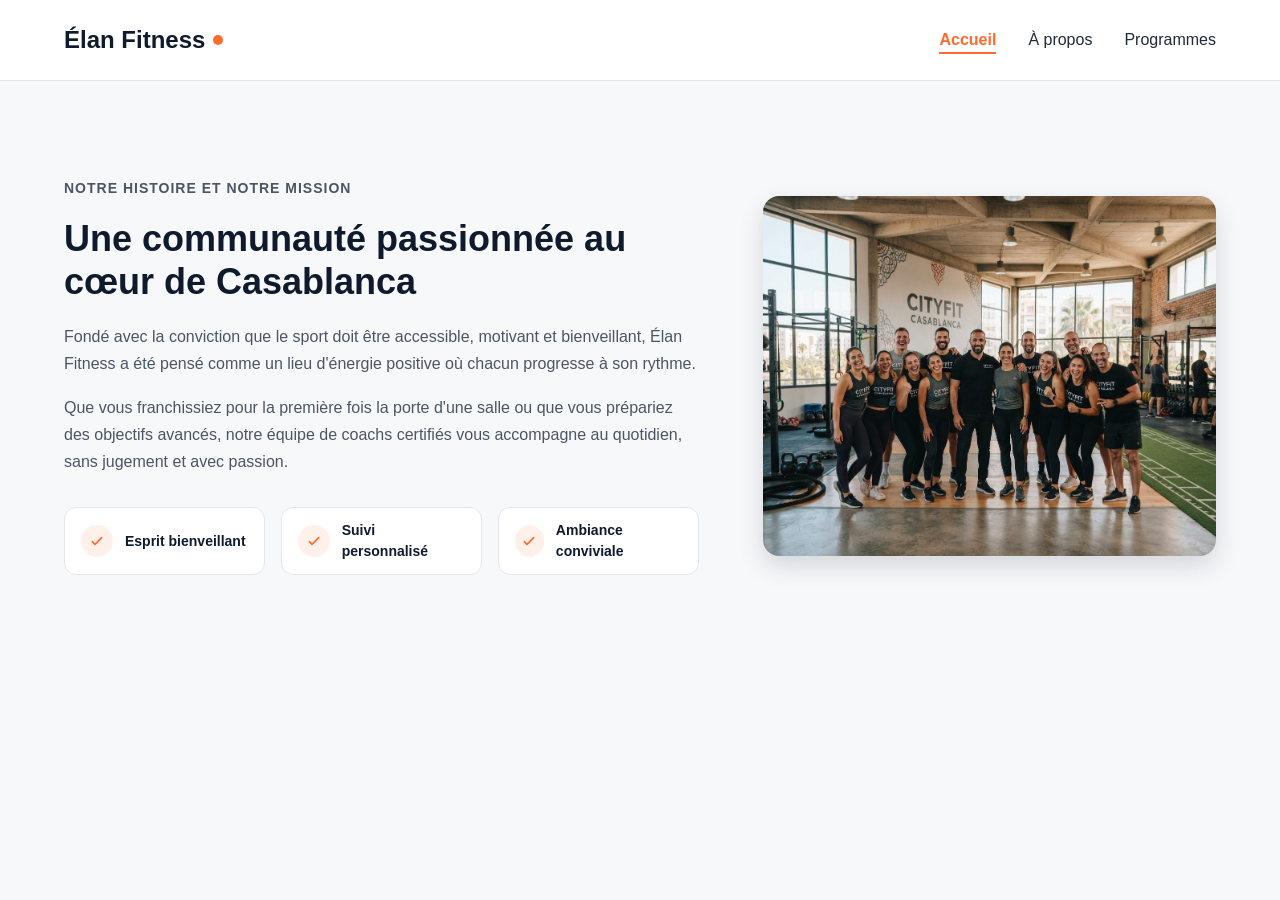
==== a-propos.html @ 5ea903a0 "Added menu" ====
<!DOCTYPE html>
<html lang="en">
<head>
  <meta charset="UTF-8">
  <meta name="viewport" content="width=device-width, initial-scale=1.0">
  <link rel="stylesheet" href="style.css">
  <title>Document</title>
</head>
<body>
  <header class="en-tete">
    <div class="conteneur en-tete-contenu">
      <a href="#accueil" class="logo">Élan Fitness</a>

      <nav aria-label="Navigation principale">
        <ul class="menu">
          <li><a href="acceuil.html" class="lien-actif">Accueil</a></li>
          <li><a href="a-propos.html">À propos</a></li>
          <li><a href="programmes.html">Programmes</a></li>
        </ul>
      </nav>
    </div>
  </header>

  <main>
<section id="a-propos" class="section">
      <div class="conteneur apropos-contenu">

        <div class="apropos-texte">
          <p class="sur-titre">Notre histoire et notre mission</p>
          <h2>Une communauté passionnée au cœur de Casablanca</h2>
          <p>
            Fondé avec la conviction que le sport doit être accessible, motivant et bienveillant,
            Élan Fitness a été pensé comme un lieu d'énergie positive où chacun progresse à son rythme.
          </p>
          <p>
            Que vous franchissiez pour la première fois la porte d'une salle ou que vous prépariez des
            objectifs avancés, notre équipe de coachs certifiés vous accompagne au quotidien, sans
            jugement et avec passion.
          </p>

          <ul class="valeurs">
            <li class="valeur">
              <div class="icone icone-petite"><img src="img/icone-check.svg" alt=""></div>
              <span>Esprit bienveillant</span>
            </li>
            <li class="valeur">
              <div class="icone icone-petite"><img src="img/icone-check.svg" alt=""></div>
              <span>Suivi personnalisé</span>
            </li>
            <li class="valeur">
              <div class="icone icone-petite"><img src="img/icone-check.svg" alt=""></div>
              <span>Ambiance conviviale</span>
            </li>
          </ul>
        </div>

        <img class="apropos-image" src="img/equipe.jpg" alt="L'équipe de coachs d'Élan Fitness réunie dans la salle">

      </div>
    </section>
</body>
</html>
---- style.css ----
* {
  box-sizing: border-box;
  margin: 0;
  padding: 0;
}

html {
  scroll-behavior: smooth;
}

body {
  font-family: 'Inter', Arial, sans-serif;
  font-size: 16px;
  line-height: 1.5;
  color: #1F2937;
  background-color: #F7F8FA;
}

h1, h2, h3, h4 {
  font-family: 'Poppins', Arial, sans-serif;
  color: #0F1B2D;
}

a {
  color: inherit;
  text-decoration: none;
}

ul {
  list-style: none;
}

img {
  display: block;
  max-width: 100%;
}

a:focus-visible,
button:focus-visible {
  outline: 3px solid #FF6B2C;
  outline-offset: 2px;
}

.conteneur {
  width: 100%;
  max-width: 1200px;
  margin: 0 auto;
  padding: 0 24px;
}

.section {
  padding: 96px 0;
}

.section-blanche {
  background-color: #FFFFFF;
  border-top: 1px solid #E5E7EB;
  border-bottom: 1px solid #E5E7EB;
}

.section-titre {
  max-width: 640px;
  margin: 0 auto 64px;
  text-align: center;
}

.section-titre h2 {
  font-size: 32px;
  margin-bottom: 16px;
}

.section-titre h3 {
  font-size: 26px;
  margin-bottom: 12px;
}

.section-titre p {
  color: #4B5563;
}

.sur-titre {
  font-size: 14px;
  font-weight: 600;
  color: #FF6B2C;
  text-transform: uppercase;
  letter-spacing: 1px;
  margin-bottom: 12px;
}

.bouton {
  display: inline-block;
  padding: 14px 28px;
  border-radius: 8px;
  font-size: 16px;
  font-weight: 600;
  text-align: center;
  cursor: pointer;
}

.bouton-principal {
  background-color: #FF6B2C;
  border: 1px solid #FF6B2C;
  color: #FFFFFF;
}

.bouton-principal:hover {
  background-color: #F05817;
}

.bouton-secondaire {
  background-color: #FFFFFF;
  border: 1px solid #0F1B2D;
  color: #0F1B2D;
}

.bouton-secondaire:hover {
  background-color: #F3F4F6;
}

.cartes {
  display: flex;
  gap: 24px;
}

.carte {
  flex: 1;
  background-color: #FFFFFF;
  border: 1px solid #E5E7EB;
  border-radius: 12px;
  box-shadow: 0 1px 3px rgba(15, 27, 45, 0.08);
}

.icone {
  width: 48px;
  height: 48px;
  background-color: #FFF0EA;
  border-radius: 8px;
  display: flex;
  align-items: center;
  justify-content: center;
}

.icone img {
  width: 24px;
  height: 24px;
}

.icone-petite {
  width: 32px;
  height: 32px;
  border-radius: 50%;
}

.icone-petite img {
  width: 16px;
  height: 16px;
}

.en-tete {
  position: sticky;
  top: 0;
  z-index: 10;
  background-color: #FFFFFF;
  border-bottom: 1px solid #E5E7EB;
}

.en-tete-contenu {
  height: 80px;
  display: flex;
  align-items: center;
  justify-content: space-between;
}

.logo {
  display: flex;
  align-items: center;
  font-family: 'Poppins', Arial, sans-serif;
  font-size: 24px;
  font-weight: 700;
  color: #0F1B2D;
}

.logo::after {
  content: "";
  width: 10px;
  height: 10px;
  margin-left: 8px;
  background-color: #FF6B2C;
  border-radius: 50%;
}

.menu {
  display: flex;
  gap: 32px;
}

.menu a {
  font-weight: 500;
  padding-bottom: 4px;
  border-bottom: 2px solid transparent;
}

.menu a:hover {
  color: #FF6B2C;
}

.menu .lien-actif {
  color: #FF6B2C;
  font-weight: 600;
  border-bottom-color: #FF6B2C;
}

.hero {
  padding: 64px 0 96px;
}

.hero-contenu {
  display: flex;
  align-items: center;
  gap: 32px;
}

.hero-texte {
  flex: 7;
}

.hero-texte h1 {
  font-size: 48px;
  font-weight: 800;
  line-height: 1.2;
  margin-bottom: 24px;
}

.hero-description {
  max-width: 520px;
  font-size: 18px;
  line-height: 1.6;
  color: #4B5563;
  margin-bottom: 32px;
}

.boutons {
  display: flex;
  flex-wrap: wrap;
  gap: 16px;
}

.hero-image {
  flex: 5;
  min-width: 0;
  height: 400px;
  object-fit: cover;
  border-radius: 16px;
  border: 1px solid #E5E7EB;
  box-shadow: 0 10px 25px rgba(15, 27, 45, 0.15);
}

.chiffres {
  display: flex;
  margin-top: 64px;
  padding: 32px;
  background-color: #FFFFFF;
  border: 1px solid #E5E7EB;
  border-radius: 12px;
  box-shadow: 0 1px 3px rgba(15, 27, 45, 0.08);
}

.chiffre {
  flex: 1;
  text-align: center;
  font-weight: 500;
  color: #0F1B2D;
}

.chiffre + .chiffre {
  border-left: 1px solid #E5E7EB;
}

.chiffre-nombre {
  font-family: 'Poppins', Arial, sans-serif;
  font-size: 36px;
  font-weight: 800;
  color: #FF6B2C;
}

.carte-avantage {
  padding: 24px;
  background-color: #F7F8FA;
  box-shadow: none;
}

.carte-avantage .icone {
  margin-bottom: 20px;
}

.carte-avantage h3 {
  font-size: 20px;
  margin-bottom: 8px;
}

.carte-avantage p {
  color: #4B5563;
  line-height: 1.6;
}

.apropos-contenu {
  display: flex;
  align-items: center;
  gap: 64px;
}

.apropos-texte {
  flex: 7;
}

.apropos-texte h2 {
  font-size: 36px;
  line-height: 1.2;
  margin-bottom: 20px;
}

.apropos-texte p {
  color: #4B5563;
  line-height: 1.7;
  margin-bottom: 16px;
}

.valeurs {
  display: flex;
  gap: 16px;
  margin-top: 32px;
}

.valeur {
  flex: 1;
  display: flex;
  align-items: center;
  gap: 12px;
  padding: 12px 16px;
  background-color: #FFFFFF;
  border: 1px solid #E5E7EB;
  border-radius: 12px;
  font-family: 'Poppins', Arial, sans-serif;
  font-size: 14px;
  font-weight: 600;
  color: #0F1B2D;
}

.apropos-image {
  flex: 5;
  min-width: 0;
  height: 360px;
  object-fit: cover;
  border-radius: 16px;
  box-shadow: 0 10px 25px rgba(15, 27, 45, 0.15);
}

.carte-programme {
  display: flex;
  flex-direction: column;
  overflow: hidden;
}

.carte-programme > img {
  width: 100%;
  height: 200px;
  object-fit: cover;
}

.programme-corps {
  flex: 1;
  display: flex;
  flex-direction: column;
  padding: 20px;
}

.programme-corps h3 {
  font-size: 20px;
  margin-bottom: 8px;
}

.programme-corps p {
  font-size: 15px;
  color: #4B5563;
}

.etiquette {
  align-self: flex-start;
  padding: 4px 10px;
  margin-bottom: 12px;
  border-radius: 6px;
  font-size: 12px;
  font-weight: 600;
}

.etiquette-orange {
  background-color: #FFEDE5;
  color: #C2410C;
}

.etiquette-bleue {
  background-color: #DBEAFE;
  color: #1D4ED8;
}

.etiquette-verte {
  background-color: #D1FAE5;
  color: #047857;
}

.programme-corps .duree {
  display: flex;
  align-items: center;
  gap: 8px;
  margin-top: auto;
  padding-top: 16px;
  border-top: 1px solid #E5E7EB;
  font-size: 13px;
  font-weight: 600;
  color: #0F1B2D;
}

.programme-corps h3 + p {
  margin-bottom: 16px;
}

.duree img {
  width: 16px;
  height: 16px;
}

.formules {
  margin-top: 96px;
}

.formule {
  position: relative;
  display: flex;
  flex-direction: column;
  padding: 28px;
}

.formule h4 {
  font-size: 20px;
}

.prix {
  margin: 8px 0 16px;
  font-family: 'Poppins', Arial, sans-serif;
  font-size: 30px;
  font-weight: 800;
  color: #FF6B2C;
}

.prix span {
  font-family: 'Inter', Arial, sans-serif;
  font-size: 16px;
  font-weight: 500;
  color: #4B5563;
}

.prix-note {
  margin: -8px 0 16px;
  font-size: 13px;
  color: #4B5563;
}

.formule-liste {
  flex: 1;
  margin-bottom: 24px;
}

.formule-liste li {
  padding-left: 28px;
  margin-bottom: 12px;
  font-size: 15px;
  background-image: url('img/icone-check.svg');
  background-repeat: no-repeat;
  background-position: left center;
  background-size: 16px;
}

.formule .bouton {
  display: block;
}

.formule-populaire {
  border: 2px solid #FF6B2C;
  box-shadow: 0 10px 25px rgba(255, 107, 44, 0.2);
}

.badge-populaire {
  position: absolute;
  top: -14px;
  left: 50%;
  transform: translateX(-50%);
  padding: 4px 14px;
  background-color: #FF6B2C;
  border-radius: 999px;
  font-size: 12px;
  font-weight: 700;
  text-transform: uppercase;
  color: #FFFFFF;
}

.pied-de-page {
  padding: 48px 0 32px;
  background-color: #0F1B2D;
  color: #FFFFFF;
}

.pied-haut {
  display: flex;
  justify-content: space-between;
  align-items: flex-start;
  padding-bottom: 32px;
  border-bottom: 1px solid rgba(255, 255, 255, 0.15);
}

.logo-clair {
  color: #FFFFFF;
}

.slogan {
  margin-top: 8px;
  font-size: 14px;
  font-style: italic;
  color: #CBD5E1;
}

.menu-pied {
  gap: 24px;
}

.menu-pied a {
  font-size: 14px;
  font-weight: 400;
  color: #E2E8F0;
}

.pied-bas {
  display: flex;
  justify-content: space-between;
  margin-top: 24px;
  font-size: 13px;
  color: #94A3B8;
}
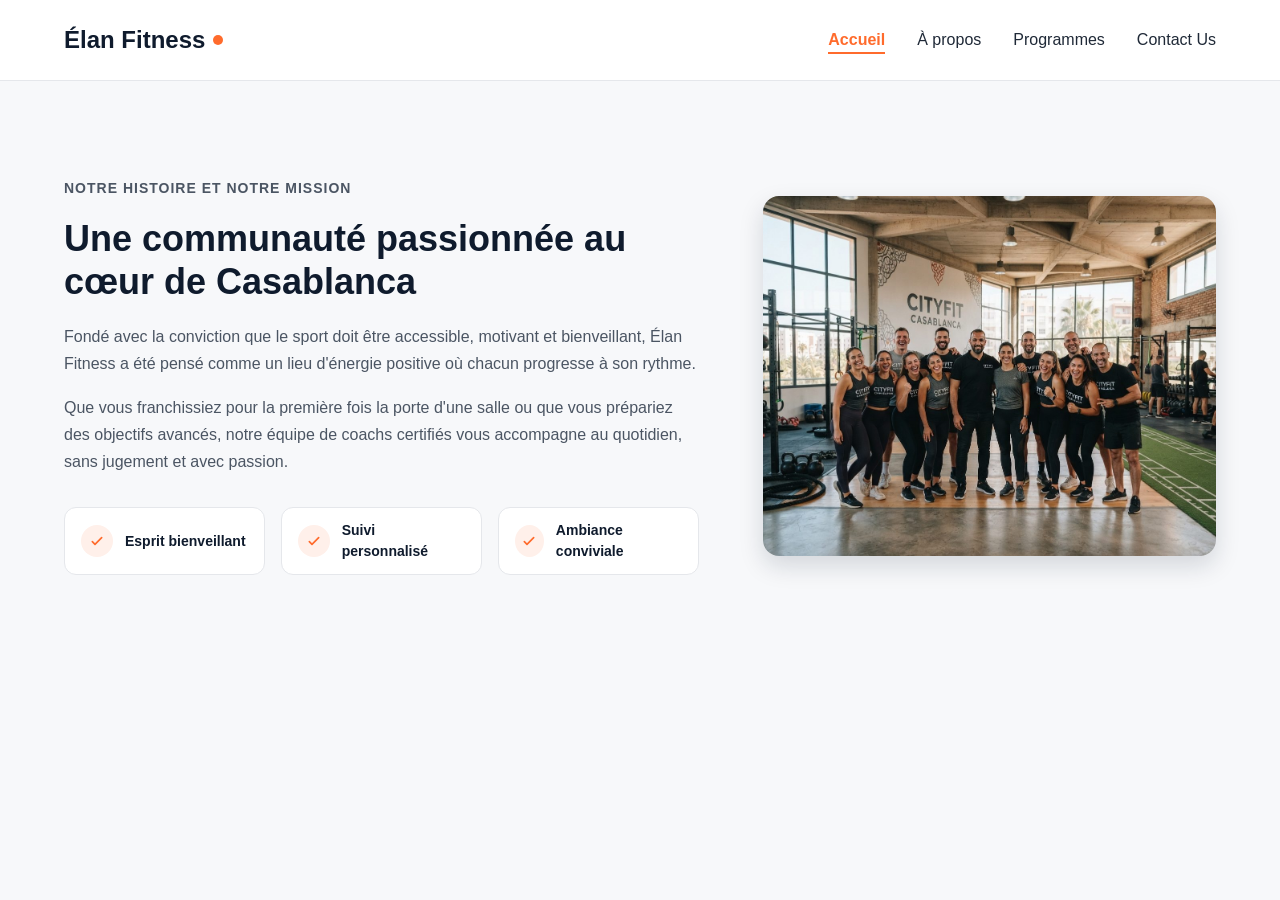
==== commit 6f5b9a59: "Ajouter la page Contact Us sur le menu" ====
--- a/a-propos.html
+++ b/a-propos.html
@@ -16,6 +16,7 @@
           <li><a href="acceuil.html" class="lien-actif">Accueil</a></li>
           <li><a href="a-propos.html">À propos</a></li>
           <li><a href="programmes.html">Programmes</a></li>
+          <li><a href="contact-us.html">Contact Us</a></li>
         </ul>
       </nav>
     </div>
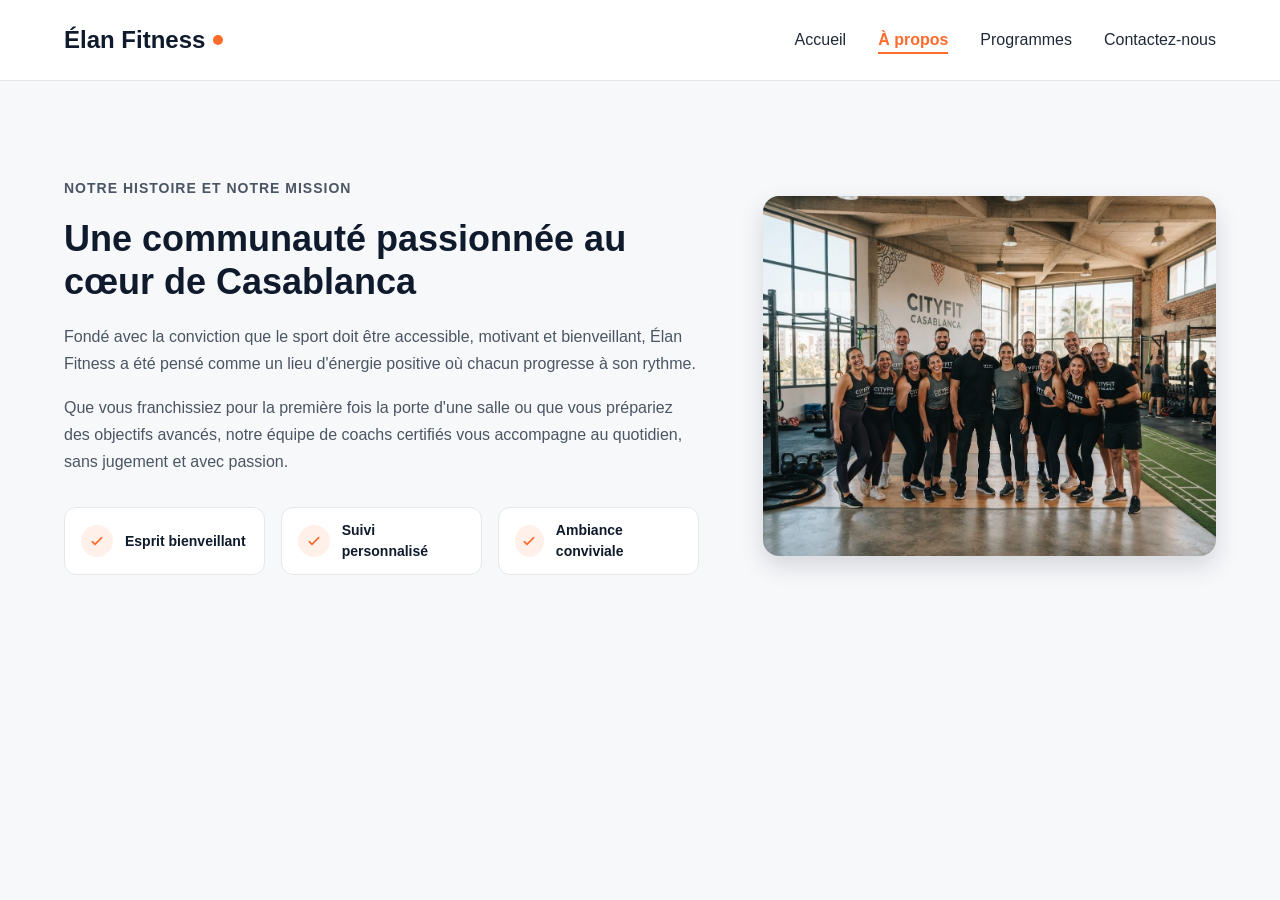
==== commit 245ef167: "Ajouter un design sur la page contactez nous" ====
--- a/a-propos.html
+++ b/a-propos.html
@@ -9,21 +9,21 @@
 <body>
   <header class="en-tete">
     <div class="conteneur en-tete-contenu">
-      <a href="#accueil" class="logo">Élan Fitness</a>
+      <a href="accueil.html" class="logo">Élan Fitness</a>
 
       <nav aria-label="Navigation principale">
         <ul class="menu">
-          <li><a href="acceuil.html" class="lien-actif">Accueil</a></li>
-          <li><a href="a-propos.html">À propos</a></li>
+          <li><a href="accueil.html" >Accueil</a></li>
+          <li><a href="a-propos.html" class="lien-actif">À propos</a></li>
           <li><a href="programmes.html">Programmes</a></li>
-          <li><a href="contact-us.html">Contact Us</a></li>
+          <li><a href="contact-us.html">Contactez-nous</a></li>
         </ul>
       </nav>
     </div>
   </header>
 
   <main>
-<section id="a-propos" class="section">
+    <section id="a-propos" class="section">
       <div class="conteneur apropos-contenu">
 
         <div class="apropos-texte">
@@ -59,5 +59,6 @@
 
       </div>
     </section>
+  </main>
 </body>
 </html>
--- a/style.css
+++ b/style.css
@@ -544,4 +544,13 @@
   margin-top: 24px;
   font-size: 13px;
   color: #94A3B8;
-}+}
+@media screen and (max-width: 880px){
+	.contact-box{
+		grid-template-columns: 1fr;
+	}
+	.left{
+		height: 200px;
+	}
+}
+
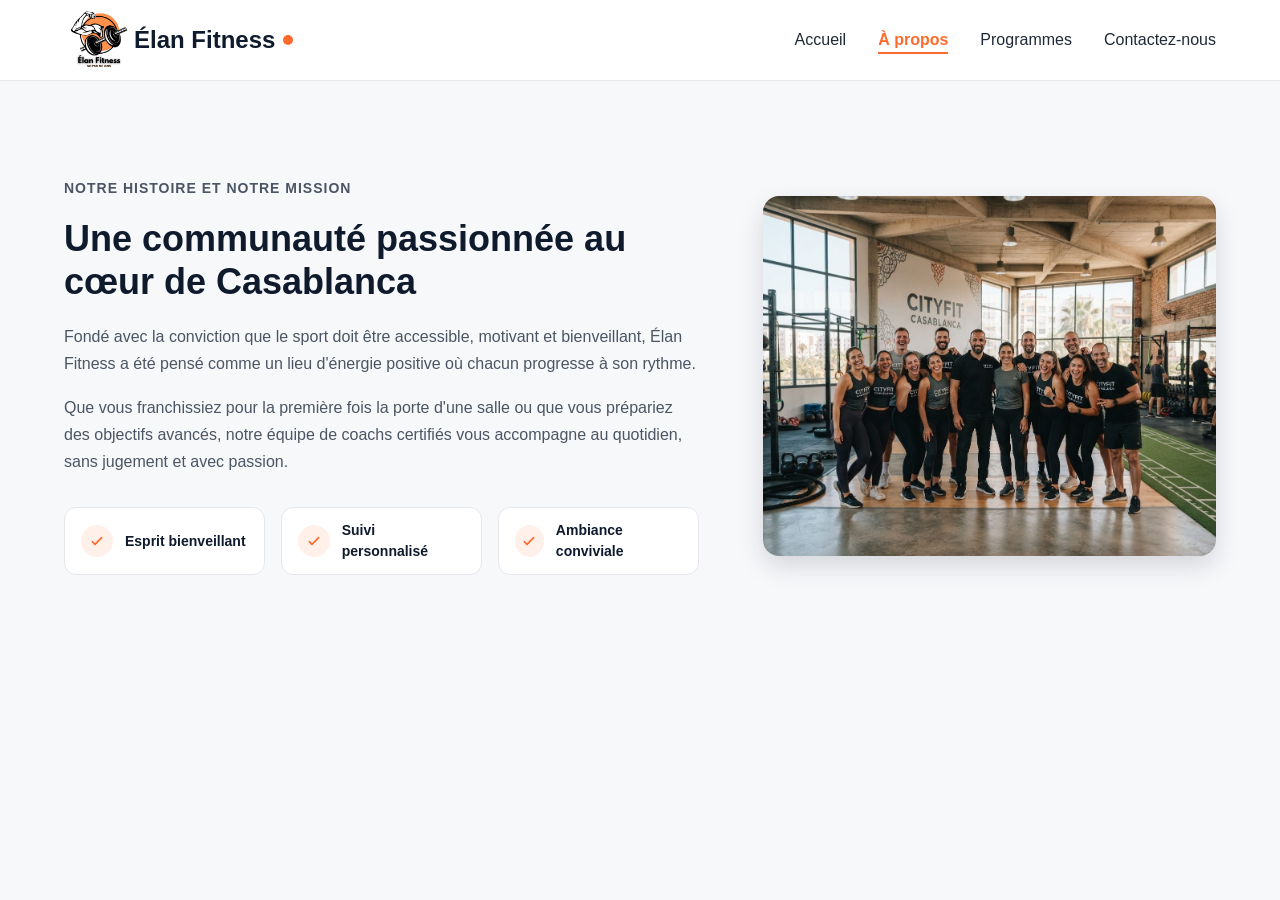
==== commit 5ab04067: "Ajouter le logo" ====
--- a/a-propos.html
+++ b/a-propos.html
@@ -9,7 +9,7 @@
 <body>
   <header class="en-tete">
     <div class="conteneur en-tete-contenu">
-      <a href="accueil.html" class="logo">Élan Fitness</a>
+      <a href="accueil.html" class="logo"><img src="orangeblack.png" alt="logo-img">Élan Fitness</a>
 
       <nav aria-label="Navigation principale">
         <ul class="menu">
--- a/style.css
+++ b/style.css
@@ -545,12 +545,9 @@
   font-size: 13px;
   color: #94A3B8;
 }
-@media screen and (max-width: 880px){
-	.contact-box{
-		grid-template-columns: 1fr;
-	}
-	.left{
-		height: 200px;
-	}
-}
-
+
+.logo img{
+   height: 70px;
+   width: auto;
+
+}
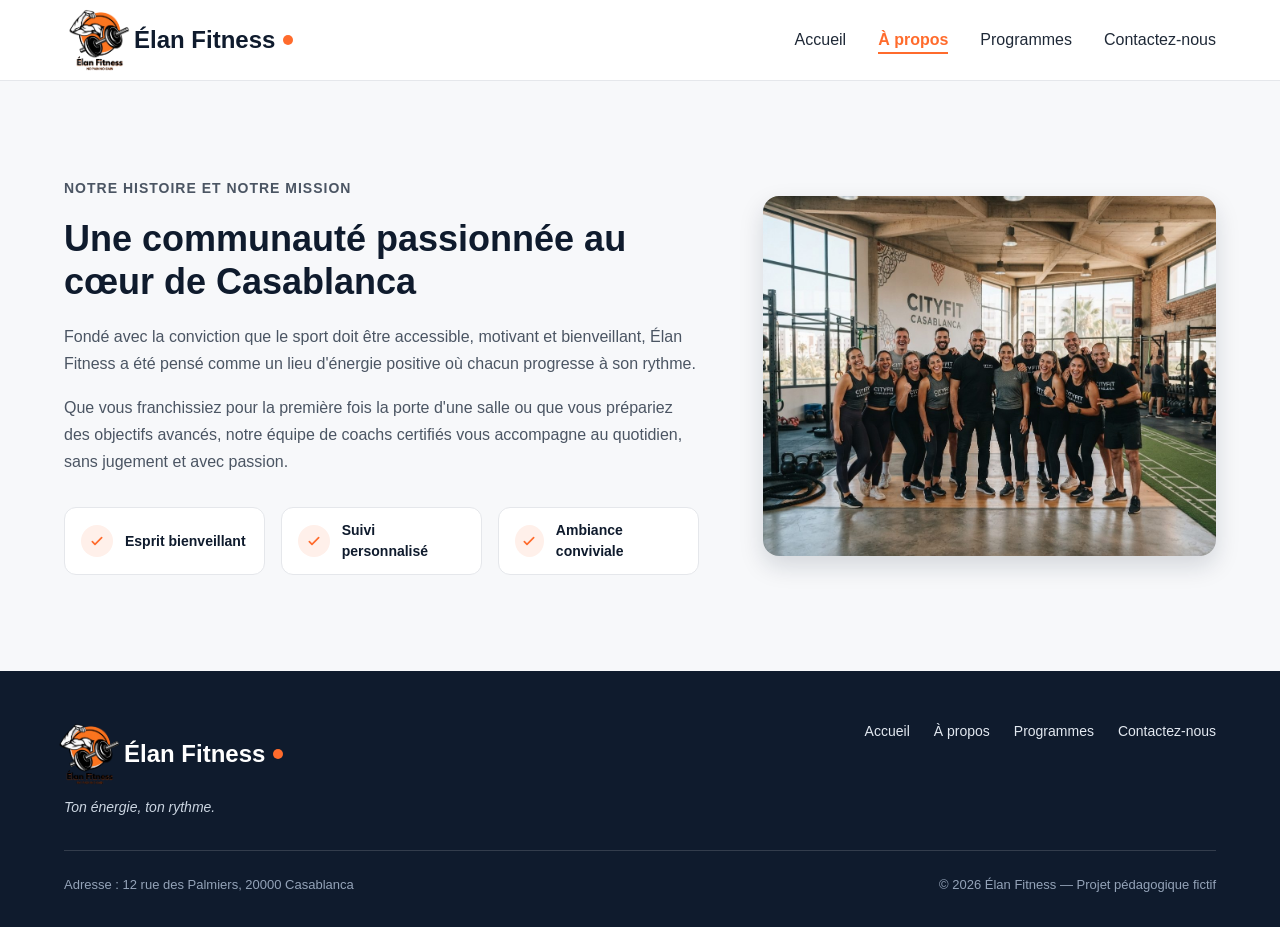
==== commit 77812140: "Ajouter une animation sur les images" ====
--- a/a-propos.html
+++ b/a-propos.html
@@ -9,11 +9,10 @@
 <body>
   <header class="en-tete">
     <div class="conteneur en-tete-contenu">
-      <a href="accueil.html" class="logo"><img src="orangeblack.png" alt="logo-img">Élan Fitness</a>
-
-      <nav aria-label="Navigation principale">
+      <a href="accueil.html" class="logo"><img src="img/Logo de fitness Élan Fitness transparent.png" alt="logo-img">Élan Fitness</a>
+        <nav aria-label="Navigation principale">
         <ul class="menu">
-          <li><a href="accueil.html" >Accueil</a></li>
+          <li><a href="accueil.html">Accueil</a></li>
           <li><a href="a-propos.html" class="lien-actif">À propos</a></li>
           <li><a href="programmes.html">Programmes</a></li>
           <li><a href="contact-us.html">Contactez-nous</a></li>
@@ -59,6 +58,33 @@
 
       </div>
     </section>
+
   </main>
+  <footer class="pied-de-page">
+    <div class="conteneur">
+
+      <div class="pied-haut">
+        <div>
+          <p class="logo logo-clair"><img src="img/Logo de fitness Élan Fitness transparent.png">Élan Fitness</p>
+          <p class="slogan">Ton énergie, ton rythme.</p>
+        </div>
+
+        <nav aria-label="Navigation du pied de page">
+          <ul class="menu menu-pied">
+            <li><a href="accueil.html">Accueil</a></li>
+            <li><a href="a-propos.html">À propos</a></li>
+            <li><a href="programmes.html">Programmes</a></li>
+            <li><a href="contact-us.html">Contactez-nous</a></li>
+          </ul>
+        </nav>
+      </div>
+
+      <div class="pied-bas">
+        <p>Adresse : 12 rue des Palmiers, 20000 Casablanca</p>
+        <p>&copy; 2026 Élan Fitness — Projet pédagogique fictif</p>
+      </div>
+
+    </div>
+  </footer>
 </body>
 </html>
--- a/style.css
+++ b/style.css
@@ -239,6 +239,10 @@
   margin-bottom: 32px;
 }
 
+.hero-image:hover{
+  transform: scale(1.1);
+} 
+
 .boutons {
   display: flex;
   flex-wrap: wrap;
@@ -331,7 +335,7 @@
   margin-top: 32px;
 }
 
-.valeur {
+.valeur{
   flex: 1;
   display: flex;
   align-items: center;
@@ -344,6 +348,10 @@
   font-size: 14px;
   font-weight: 600;
   color: #0F1B2D;
+  
+}
+.valeur:hover{
+  background-color: #E8ECD7;
 }
 
 .apropos-image {
@@ -353,6 +361,7 @@
   object-fit: cover;
   border-radius: 16px;
   box-shadow: 0 10px 25px rgba(15, 27, 45, 0.15);
+  transition: 0.3s;
 }
 
 .carte-programme {
@@ -519,6 +528,7 @@
 
 .logo-clair {
   color: #FFFFFF;
+  transform: translateX(-10px);
 }
 
 .slogan {
@@ -551,3 +561,50 @@
    width: auto;
 
 }
+
+.apropos-image:hover{
+  transform: scale(1.1);
+}
+
+@media (max-width: 700px) {
+  .hero-contenu{
+    flex-direction: column;
+  }
+  .boutons{
+    flex-direction: column;
+  }
+  .hero-image{
+    width: 100%;
+  }
+  .chiffres{
+    flex-direction: column;
+  }
+  .chiffre + .chiffre {
+    border-top: 1px solid #E5E7EB;
+    border-left:0 ;
+    flex-direction: column;
+  }
+  .cartes {
+    flex-direction: column;
+  }
+  .apropos-contenu{
+    flex-direction: column;
+  }
+  .apropos-image{
+    width: 100%;
+  }
+  .valeurs{
+    flex-direction: column;
+  }
+  .pied-haut{
+    flex-direction: column;
+  }
+  .menu-pied{
+    flex-direction: column;
+  }
+
+}
+
+
+
+
